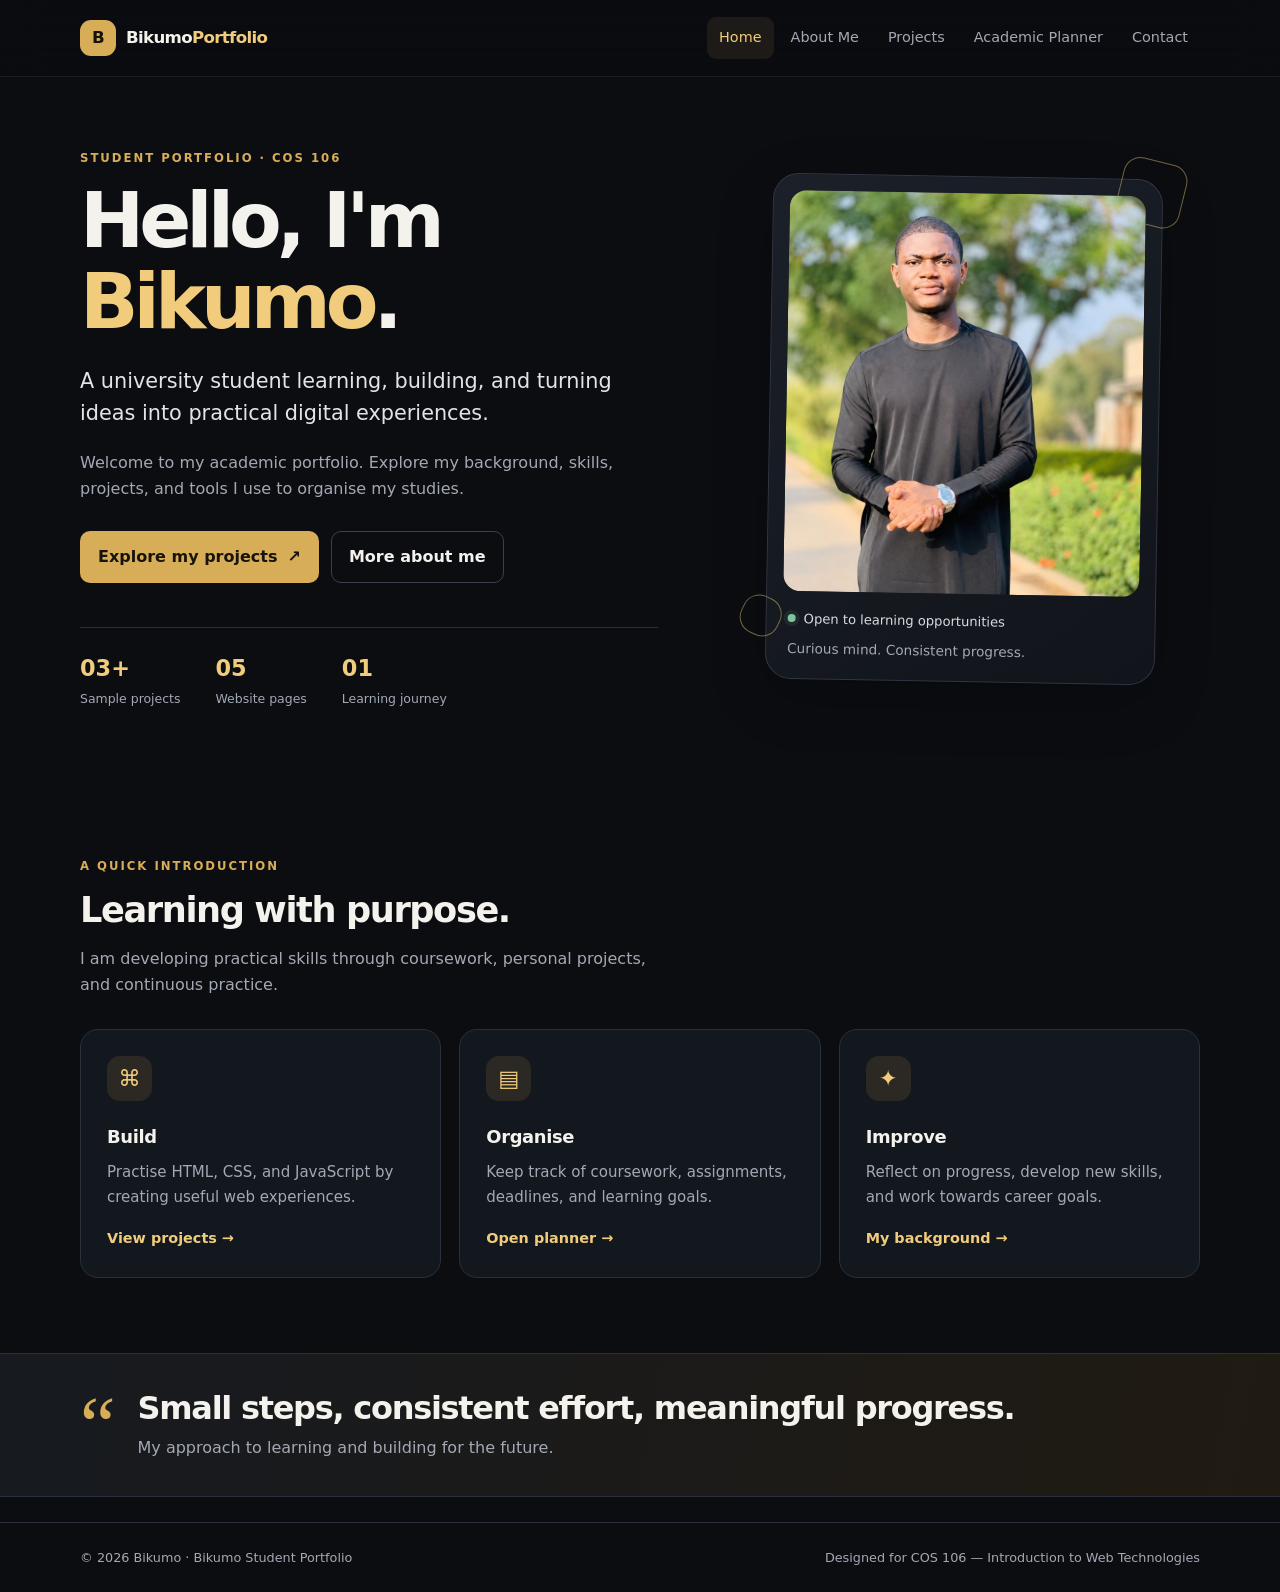
==== index.html @ cc32a725 "Add files via upload" ====
<!DOCTYPE html>
<html lang="en">
<head>
  <meta charset="UTF-8">
  <meta name="viewport" content="width=device-width, initial-scale=1.0">
  <meta name="description" content="Student portfolio and academic management website.">
  <title>Home | Bikumo Student Portfolio</title>
  <link rel="stylesheet" href="style.css">
  <script src="script.js" defer></script>
</head>
<body>
  <a class="skip-link" href="#main-content">Skip to content</a>
  <header class="site-header">
    <div class="container header-inner">
      <a class="brand" href="index.html"><span class="brand-mark">B</span><span>Bikumo<span class="gold-text">Portfolio</span></span></a>
      <button class="menu-toggle" type="button" aria-label="Open navigation menu" aria-expanded="false">☰</button>
      <nav class="main-nav" aria-label="Main navigation">
        <a class="active" href="index.html">Home</a><a href="about.html">About Me</a><a href="projects.html">Projects</a><a href="planner.html">Academic Planner</a><a href="contact.html">Contact</a>
      </nav>
    </div>
  </header>
  <main id="main-content">
    <section class="hero container">
      <div class="hero-copy">
        <p class="eyebrow">STUDENT PORTFOLIO · COS 106</p>
        <h1>Hello, I'm <span class="gold-text">Bikumo</span>.</h1>
        <p class="hero-lead">A university student learning, building, and turning ideas into practical digital experiences.</p>
        <p class="muted">Welcome to my academic portfolio. Explore my background, skills, projects, and tools I use to organise my studies.</p>
        <div class="button-row"><a class="button button-primary" href="projects.html">Explore my projects <span aria-hidden="true">↗</span></a><a class="button button-outline" href="about.html">More about me</a></div>
        <div class="hero-stats"><div><strong>03+</strong><span>Sample projects</span></div><div><strong>05</strong><span>Website pages</span></div><div><strong>01</strong><span>Learning journey</span></div></div>
      </div>
      <div class="profile-card">
        <div class="profile-frame"><img src="images/student-photo.jpg" alt="Your portrait. Replace this image with your own photograph." onerror="this.style.display='none';this.nextElementSibling.style.display='grid';"><div class="photo-placeholder"><span>YOUR<br>PHOTO</span><small>Replace student-photo.jpg</small></div></div>
        <div class="profile-card-caption"><div><span class="status-dot"></span><span>Open to learning opportunities</span></div><p>Curious mind. Consistent progress.</p></div>
        <span class="decor decor-one" aria-hidden="true"></span><span class="decor decor-two" aria-hidden="true"></span>
      </div>
    </section>
    <section class="section container">
      <div class="section-heading"><p class="eyebrow">A QUICK INTRODUCTION</p><h2>Learning with purpose.</h2><p class="muted">I am developing practical skills through coursework, personal projects, and continuous practice.</p></div>
      <div class="feature-grid">
        <article class="feature-card"><span class="feature-icon">⌘</span><h3>Build</h3><p>Practise HTML, CSS, and JavaScript by creating useful web experiences.</p><a href="projects.html" class="text-link">View projects →</a></article>
        <article class="feature-card"><span class="feature-icon">▤</span><h3>Organise</h3><p>Keep track of coursework, assignments, deadlines, and learning goals.</p><a href="planner.html" class="text-link">Open planner →</a></article>
        <article class="feature-card"><span class="feature-icon">✦</span><h3>Improve</h3><p>Reflect on progress, develop new skills, and work towards career goals.</p><a href="about.html" class="text-link">My background →</a></article>
      </div>
    </section>
    <section class="quote-band"><div class="container quote-inner"><span class="quote-mark">“</span><div><h2>Small steps, consistent effort, meaningful progress.</h2><p>My approach to learning and building for the future.</p></div></div></section>
  </main>
  <footer class="site-footer"><div class="container footer-inner"><p>© <span data-current-year></span> Bikumo · Bikumo Student Portfolio</p><p>Designed for COS 106 — Introduction to Web Technologies</p></div></footer>
</body>
</html>
---- style.css ----
/* COS 106 Bikumo Student Portfolio — shared external stylesheet */
:root {
  --bg: #0b0d11;
  --surface: #13171e;
  --surface-soft: #191e27;
  --border: #2a303b;
  --text: #f4f2ed;
  --muted: #a3a9b4;
  --gold: #d8ad57;
  --gold-light: #f0cc7c;
  --danger: #e16f6f;
  --success: #7fc5a0;
  --radius: 18px;
  --shadow: 0 18px 55px rgba(0, 0, 0, .22);
}
* { box-sizing: border-box; }
html { scroll-behavior: smooth; }
body { margin: 0; background: var(--bg); color: var(--text); font-family: Inter, ui-sans-serif, system-ui, -apple-system, BlinkMacSystemFont, "Segoe UI", sans-serif; line-height: 1.65; }
img, video { max-width: 100%; display: block; }
a { color: inherit; text-decoration: none; }
button, input, textarea, select { font: inherit; }
button, a, input, textarea, select { -webkit-tap-highlight-color: transparent; }
:focus-visible { outline: 3px solid var(--gold-light); outline-offset: 3px; }
.container { width: min(1120px, calc(100% - 40px)); margin-inline: auto; }
.gold-text { color: var(--gold-light); }
.muted { color: var(--muted); }
.small { font-size: .84rem; }
.skip-link { position: absolute; top: -80px; left: 12px; z-index: 100; padding: 10px 14px; background: var(--gold); color: #111; border-radius: 8px; }
.skip-link:focus { top: 12px; }
.site-header { position: sticky; top: 0; z-index: 50; background: rgba(11, 13, 17, .92); backdrop-filter: blur(18px); border-bottom: 1px solid rgba(255,255,255,.07); }
.header-inner { min-height: 76px; display: flex; align-items: center; justify-content: space-between; gap: 24px; }
.brand { display: inline-flex; align-items: center; gap: 10px; font-weight: 800; letter-spacing: -.04em; font-size: 1.04rem; white-space: nowrap; }
.brand-mark { display: grid; place-items: center; width: 36px; height: 36px; background: var(--gold); color: #17130b; border-radius: 11px; font-weight: 900; }
.main-nav { display: flex; align-items: center; gap: 5px; }
.main-nav a { color: var(--muted); padding: 9px 12px; border-radius: 9px; font-size: .9rem; transition: color .2s ease, background .2s ease; }
.main-nav a:hover, .main-nav a.active { color: var(--gold-light); background: rgba(216,173,87,.09); }
.menu-toggle { display: none; background: transparent; border: 1px solid var(--border); color: var(--text); border-radius: 9px; padding: 7px 10px; cursor: pointer; font-size: 1.3rem; }
.hero { display: grid; grid-template-columns: 1.1fr .9fr; align-items: center; gap: 70px; min-height: 620px; padding-block: 72px; }
.eyebrow { color: var(--gold); font-size: .73rem; font-weight: 800; letter-spacing: .17em; margin: 0 0 13px; }
h1, h2, h3, p { margin-top: 0; }
h1 { font-size: clamp(2.8rem, 6vw, 5rem); line-height: 1.05; letter-spacing: -.065em; margin-bottom: 22px; }
h2 { font-size: clamp(1.55rem, 3vw, 2.2rem); letter-spacing: -.04em; line-height: 1.2; margin-bottom: 15px; }
h3 { font-size: 1.12rem; letter-spacing: -.02em; margin-bottom: 9px; }
.hero-lead { color: #e3e4e7; font-size: clamp(1.08rem, 2vw, 1.3rem); line-height: 1.55; max-width: 590px; }
.hero-copy > .muted { max-width: 540px; }
.button-row { display: flex; flex-wrap: wrap; gap: 12px; margin-top: 28px; }
.button { display: inline-flex; justify-content: center; align-items: center; gap: 10px; border: 1px solid transparent; border-radius: 10px; padding: 12px 17px; font-weight: 750; cursor: pointer; transition: transform .2s ease, background .2s ease, border-color .2s ease; }
.button:hover { transform: translateY(-2px); }
.button-primary { color: #18140c; background: var(--gold); }
.button-primary:hover { background: var(--gold-light); }
.button-outline { border-color: #3a414e; color: var(--text); background: transparent; }
.button-outline:hover { border-color: var(--gold); }
.button-danger { color: #ffb8b8; border-color: rgba(225,111,111,.3); background: rgba(225,111,111,.08); }
.button-small { padding: 8px 12px; font-size: .85rem; }
.button-full { width: 100%; }
.hero-stats { display: flex; flex-wrap: wrap; gap: 35px; margin-top: 44px; padding-top: 22px; border-top: 1px solid var(--border); }
.hero-stats div { display: grid; gap: 2px; }
.hero-stats strong { font-size: 1.4rem; color: var(--gold-light); }
.hero-stats span { color: var(--muted); font-size: .78rem; }
.profile-card { position: relative; max-width: 390px; width: 100%; justify-self: center; padding: 16px; background: linear-gradient(145deg, #1b2029, #11141a); border: 1px solid #303642; border-radius: 26px; box-shadow: var(--shadow); transform: rotate(1deg); }
.profile-frame { position: relative; overflow: hidden; min-height: 350px; aspect-ratio: 4 / 4.5; border-radius: 17px; background: radial-gradient(circle at 70% 25%, #514225, #23252b 42%, #12151a 75%); }
.profile-frame img { position: absolute; inset: 0; width: 100%; height: 100%; object-fit: cover; }
.photo-placeholder { position: absolute; inset: 0; display: none; place-content: center; justify-items: center; color: rgba(240,204,124,.9); text-align: center; letter-spacing: .12em; font-weight: 900; font-size: 2.3rem; line-height: 1.2; }
.photo-placeholder small { color: var(--muted); font-size: .7rem; letter-spacing: 0; font-weight: 500; margin-top: 10px; }
.profile-card-caption { padding: 17px 5px 2px; }
.profile-card-caption div { display: flex; align-items: center; gap: 8px; color: #d8dbe0; font-size: .82rem; }
.profile-card-caption p { color: var(--muted); font-size: .85rem; margin: 8px 0 0; }
.status-dot { width: 8px; height: 8px; background: var(--success); border-radius: 50%; box-shadow: 0 0 0 4px rgba(127,197,160,.1); }
.decor { position: absolute; width: 65px; height: 65px; border: 1px solid rgba(240,204,124,.45); border-radius: 17px; z-index: -1; }
.decor-one { top: -20px; right: -22px; transform: rotate(13deg); }
.decor-two { bottom: 42px; left: -26px; width: 40px; height: 40px; transform: rotate(25deg); }
.section { padding-block: 75px; }
.section-heading { max-width: 680px; margin-bottom: 30px; }
.section-heading > p:last-child { max-width: 580px; }
.feature-grid { display: grid; grid-template-columns: repeat(3, 1fr); gap: 18px; }
.feature-card, .content-card, .project-card { background: var(--surface); border: 1px solid var(--border); border-radius: var(--radius); }
.feature-card { padding: 26px; transition: transform .2s ease, border-color .2s ease; }
.feature-card:hover, .project-card:hover { transform: translateY(-4px); border-color: #6a5735; }
.feature-icon { display: grid; place-items: center; width: 45px; height: 45px; margin-bottom: 21px; border-radius: 13px; background: rgba(216,173,87,.12); color: var(--gold-light); font-size: 1.4rem; }
.feature-card p, .project-card p { color: var(--muted); font-size: .94rem; }
.text-link { color: var(--gold-light); font-weight: 750; font-size: .9rem; }
.text-link:hover { text-decoration: underline; text-underline-offset: 4px; }
.quote-band { background: linear-gradient(100deg, #171a20, #201b12); border-block: 1px solid var(--border); }
.quote-inner { display: flex; align-items: center; gap: 22px; padding-block: 35px; }
.quote-mark { color: var(--gold); font-size: 5rem; line-height: .8; font-family: Georgia, serif; }
.quote-inner h2 { font-size: clamp(1.3rem, 3vw, 2rem); margin-bottom: 7px; }
.quote-inner p { color: var(--muted); margin-bottom: 0; }
.page-hero { padding: 76px 0 52px; border-bottom: 1px solid rgba(255,255,255,.05); background: radial-gradient(ellipse at 75% 10%, rgba(216,173,87,.09), transparent 45%); }
.page-hero h1 { font-size: clamp(2.6rem, 5vw, 4.3rem); margin-bottom: 17px; }
.page-hero .hero-lead { margin-bottom: 0; max-width: 730px; }
.about-layout { display: grid; grid-template-columns: 1.45fr .8fr; gap: 22px; align-items: start; }
.about-main, .about-side { display: grid; gap: 20px; }
.content-card { padding: clamp(21px, 3vw, 30px); }
.content-card p:last-child { margin-bottom: 0; }
.timeline { display: grid; gap: 22px; margin-top: 24px; }
.timeline-item { display: grid; grid-template-columns: 14px 1fr; gap: 14px; }
.timeline-dot { width: 11px; height: 11px; margin-top: 7px; background: var(--gold); border-radius: 50%; box-shadow: 0 0 0 5px rgba(216,173,87,.1); }
.timeline-item h3 { margin-bottom: 2px; }
.timeline-item p { margin-bottom: 8px; }
.skill { margin: 20px 0; }
.skill > div:first-child { display: flex; justify-content: space-between; gap: 12px; font-size: .88rem; margin-bottom: 8px; }
.skill > div:first-child span:last-child { color: var(--muted); font-size: .8rem; }
.skill-track, .progress-track { height: 7px; border-radius: 99px; background: #292e37; overflow: hidden; }
.skill-track span, .progress-track span { display: block; height: 100%; border-radius: inherit; background: linear-gradient(90deg, #9e7835, var(--gold-light)); }
.interest-list, .check-list { padding-left: 20px; color: #c8cbd2; }
.interest-list li, .check-list li { margin: 8px 0; }
.gold-panel { padding: 26px; border-radius: var(--radius); color: #19150d; background: linear-gradient(145deg, var(--gold-light), #bd9140); }
.gold-panel .eyebrow { color: #5a4218; }
.gold-panel p { color: #342a17; margin-bottom: 0; }
.gold-panel .feature-icon { color: #3a2b11; background: rgba(255,255,255,.28); }
.project-grid { display: grid; grid-template-columns: repeat(3, 1fr); gap: 18px; margin: 25px 0 32px; }
.project-card { overflow: hidden; transition: transform .2s ease, border-color .2s ease; }
.project-card > img { width: 100%; aspect-ratio: 16 / 10; object-fit: cover; border-bottom: 1px solid var(--border); background: #191e27; }
.project-body { padding: 22px; }
.project-body h2 { font-size: 1.35rem; margin: 15px 0 10px; }
.project-status { font-size: .8rem !important; padding-top: 12px; border-top: 1px solid var(--border); }
.tag-row { display: flex; flex-wrap: wrap; gap: 6px; }
.tag { padding: 4px 8px; border-radius: 6px; color: var(--gold-light); background: rgba(216,173,87,.09); font-size: .72rem; }
.notice { padding: 15px 17px; border: 1px solid rgba(216,173,87,.28); border-radius: 12px; color: #d9d1bf; background: rgba(216,173,87,.06); font-size: .9rem; }
.multimedia-card { display: grid; grid-template-columns: .8fr 1.2fr; align-items: center; gap: 28px; margin-bottom: 22px; }
.multimedia-card video { width: 100%; max-height: 300px; border-radius: 12px; background: #08090b; }
.table-wrap { overflow-x: auto; margin-top: 15px; }
table { width: 100%; border-collapse: collapse; min-width: 520px; text-align: left; }
caption { text-align: left; padding: 10px 0; color: var(--muted); font-size: .85rem; }
th, td { padding: 14px 13px; border-bottom: 1px solid var(--border); }
th { color: var(--gold-light); font-size: .82rem; font-weight: 750; background: rgba(216,173,87,.05); }
td { color: #d6d9df; font-size: .9rem; }
.table-pill { color: var(--gold-light); background: rgba(216,173,87,.1); padding: 4px 8px; border-radius: 7px; font-size: .78rem; }
.planner-layout { display: grid; grid-template-columns: 1.4fr .7fr; gap: 22px; align-items: start; }
.planner-main, .planner-side { display: grid; gap: 20px; }
.planner-title-row, .task-toolbar { display: flex; align-items: center; justify-content: space-between; gap: 15px; }
.planner-icon { display: grid; place-items: center; width: 47px; height: 47px; border-radius: 13px; color: var(--gold-light); background: rgba(216,173,87,.12); font-size: 1.5rem; }
.task-form { margin-top: 24px; }
.form-field { display: grid; gap: 7px; margin-bottom: 17px; }
.form-field label { color: #dce0e6; font-size: .87rem; font-weight: 700; }
.form-field label span { color: var(--gold); }
input, textarea, select { width: 100%; min-width: 0; padding: 12px 13px; color: var(--text); background: #0e1116; border: 1px solid #353c48; border-radius: 9px; outline: none; transition: border-color .2s ease, box-shadow .2s ease; }
input:focus, textarea:focus, select:focus { border-color: var(--gold); box-shadow: 0 0 0 3px rgba(216,173,87,.1); }
input::placeholder, textarea::placeholder { color: #777f8c; }
textarea { resize: vertical; }
.form-row { display: grid; grid-template-columns: 1fr 1fr; gap: 14px; }
.form-feedback { min-height: 1.3em; margin: 10px 0 0; font-size: .87rem; }
.form-feedback.success { color: var(--success); }
.form-feedback.error, .field-error { color: #ff9696; }
.field-error { min-height: 1.1em; font-size: .8rem; }
.input-invalid { border-color: var(--danger) !important; }
.filter-label { display: flex; align-items: center; gap: 8px; color: var(--muted); font-size: .85rem; }
.filter-label select { width: auto; padding: 7px 10px; }
.task-progress { margin: 20px 0 12px; }
.progress-label { display: flex; justify-content: space-between; gap: 10px; margin-bottom: 9px; color: var(--muted); font-size: .82rem; }
.progress-track { height: 8px; }
.task-list { list-style: none; margin: 0; padding: 0; display: grid; gap: 10px; }
.task-item { display: grid; grid-template-columns: auto minmax(0,1fr) auto; gap: 12px; align-items: start; padding: 14px; border: 1px solid var(--border); border-radius: 12px; background: #101319; }
.task-check { width: 19px; height: 19px; margin-top: 4px; accent-color: var(--gold); cursor: pointer; }
.task-text { overflow-wrap: anywhere; }
.task-text strong { display: block; font-size: .93rem; font-weight: 650; }
.task-text small { display: block; margin-top: 5px; color: var(--muted); font-size: .78rem; }
.task-item.completed .task-text strong { text-decoration: line-through; color: #7f8793; }
.priority { display: inline-block; margin-top: 7px; padding: 2px 7px; border-radius: 5px; font-size: .7rem; color: var(--muted); background: #242a33; }
.priority.High { color: #ffaaaa; background: rgba(225,111,111,.1); }
.priority.Low { color: #9ed9b8; background: rgba(127,197,160,.1); }
.delete-task { color: #ffaaaa; background: transparent; border: 1px solid #463139; border-radius: 7px; padding: 5px 9px; cursor: pointer; }
.delete-task:hover { background: rgba(225,111,111,.1); }
.empty-state { padding: 25px 12px; text-align: center; color: var(--muted); border: 1px dashed #39404b; border-radius: 12px; }
.task-actions { display: flex; justify-content: space-between; flex-wrap: wrap; gap: 10px; margin-top: 18px; }
.contact-layout { display: grid; grid-template-columns: .8fr 1.1fr; gap: clamp(25px, 6vw, 75px); align-items: start; }
.contact-intro { padding-top: 10px; }
.contact-intro h2 { font-size: clamp(2rem, 4vw, 3rem); }
.contact-detail { display: flex; align-items: center; gap: 14px; margin: 25px 0; }
.detail-icon { display: grid; place-items: center; flex: 0 0 43px; height: 43px; border-radius: 12px; color: var(--gold-light); background: rgba(216,173,87,.1); font-size: 1.2rem; }
.contact-detail strong { font-size: .9rem; }
.contact-detail p { margin: 2px 0 0; color: var(--muted); font-size: .9rem; overflow-wrap: anywhere; }
.contact-form-card h2 { margin-bottom: 25px; }
.site-footer { border-top: 1px solid var(--border); margin-top: 25px; }
.footer-inner { display: flex; justify-content: space-between; align-items: center; gap: 15px; padding-block: 24px; }
.footer-inner p { margin: 0; color: var(--muted); font-size: .8rem; }
@media (max-width: 900px) {
  .hero { gap: 35px; min-height: auto; }
  .main-nav { gap: 0; }
  .main-nav a { padding: 9px 8px; font-size: .83rem; }
  .project-grid { grid-template-columns: repeat(2, 1fr); }
  .project-card:last-child { grid-column: span 2; }
  .about-layout, .planner-layout { grid-template-columns: 1fr 1fr; }
}
@media (max-width: 700px) {
  .container { width: min(100% - 30px, 560px); }
  .header-inner { min-height: 68px; }
  .menu-toggle { display: block; }
  .main-nav { display: none; position: absolute; top: calc(100% + 1px); left: 0; right: 0; padding: 12px 15px 18px; background: #101319; border-bottom: 1px solid var(--border); box-shadow: var(--shadow); }
  .main-nav.open { display: grid; }
  .main-nav a { padding: 12px; font-size: .95rem; }
  .hero { grid-template-columns: 1fr; gap: 42px; padding-block: 58px; }
  .hero-copy { order: 1; }
  .profile-card { order: 0; max-width: 300px; }
  .profile-frame { min-height: 270px; }
  .hero-stats { gap: 22px; }
  .section { padding-block: 54px; }
  .feature-grid { grid-template-columns: 1fr; }
  .feature-card { padding: 22px; }
  .page-hero { padding: 55px 0 38px; }
  .about-layout, .planner-layout, .contact-layout { grid-template-columns: 1fr; }
  .project-grid { grid-template-columns: 1fr; }
  .project-card:last-child { grid-column: auto; }
  .multimedia-card { grid-template-columns: 1fr; }
  .footer-inner { align-items: flex-start; flex-direction: column; gap: 6px; }
  .quote-inner { align-items: flex-start; }
}
@media (max-width: 420px) {
  .form-row { grid-template-columns: 1fr; gap: 0; }
  .task-toolbar { align-items: flex-start; flex-direction: column; }
  .task-item { gap: 9px; padding: 11px; }
  .hero-stats { gap: 17px; }
  .hero-stats strong { font-size: 1.2rem; }
}
@media (prefers-reduced-motion: reduce) {
  *, *::before, *::after { scroll-behavior: auto !important; transition-duration: .01ms !important; animation-duration: .01ms !important; animation-iteration-count: 1 !important; }
}
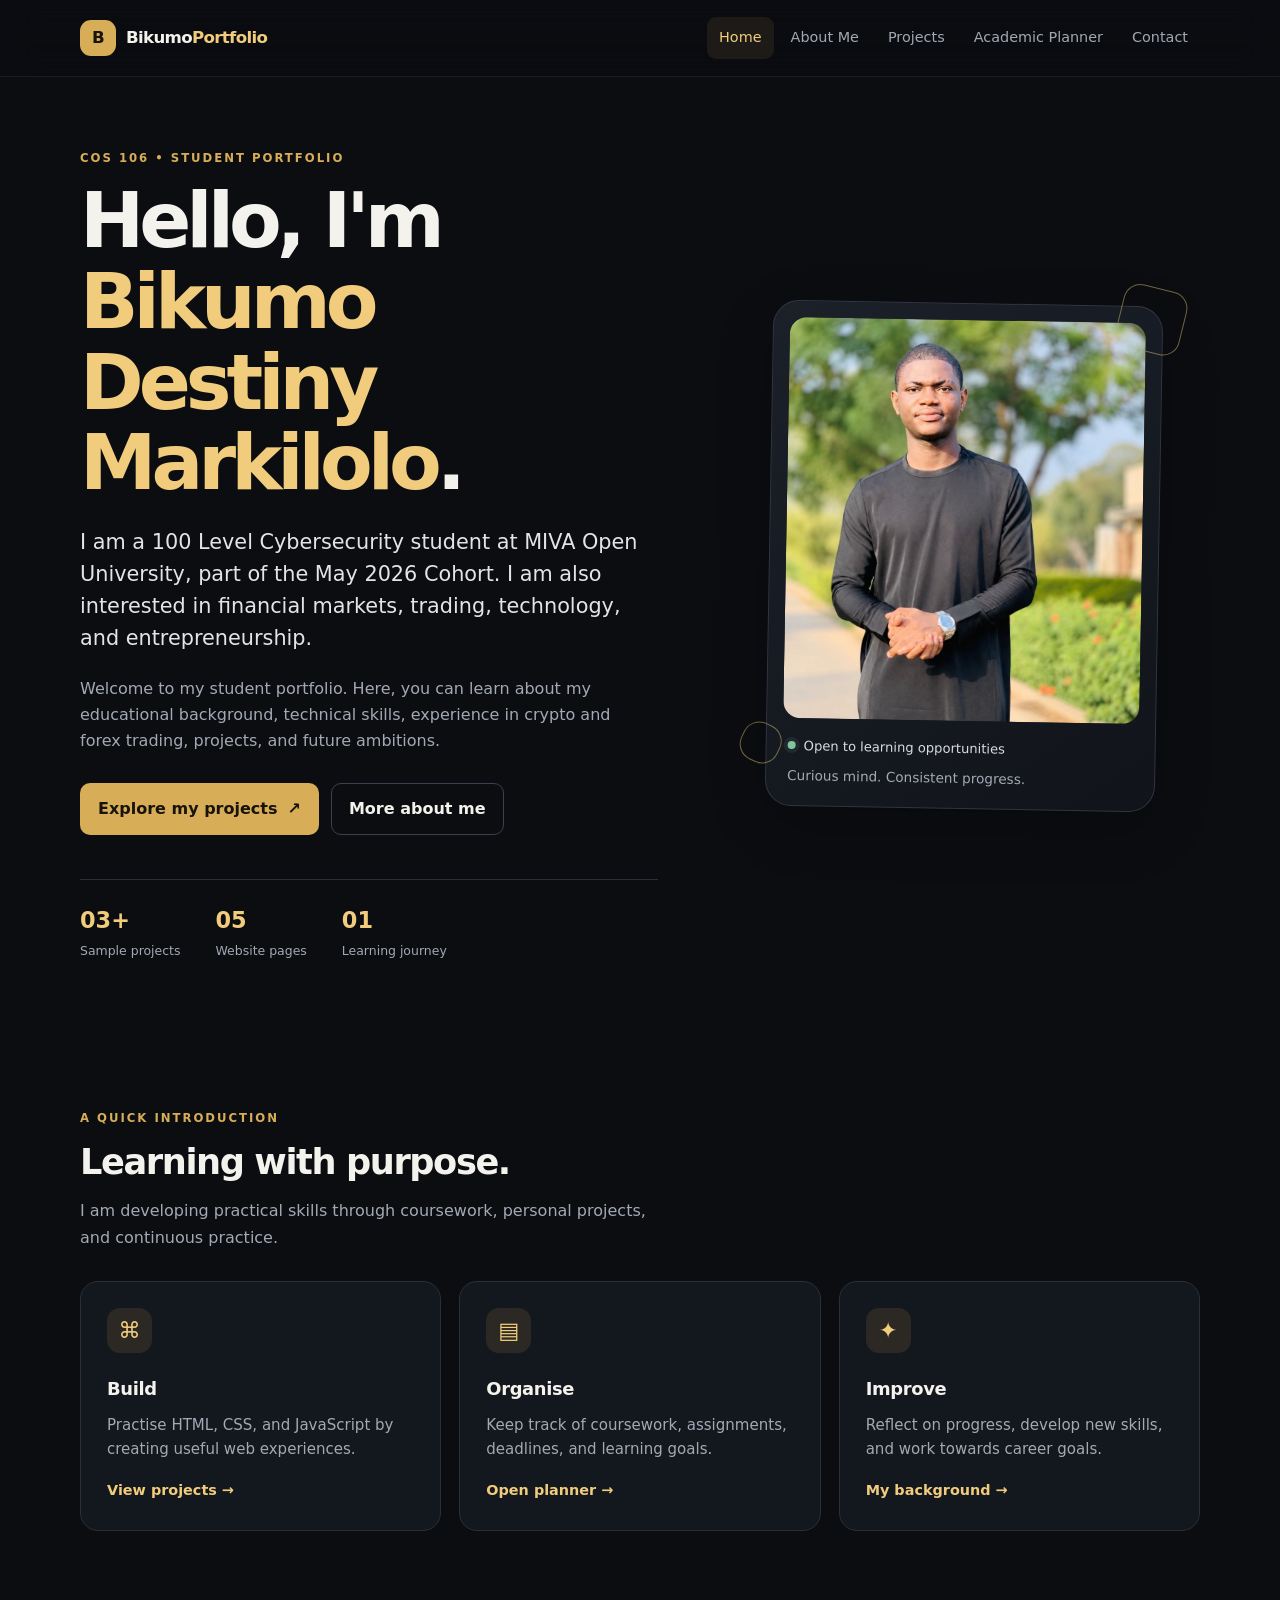
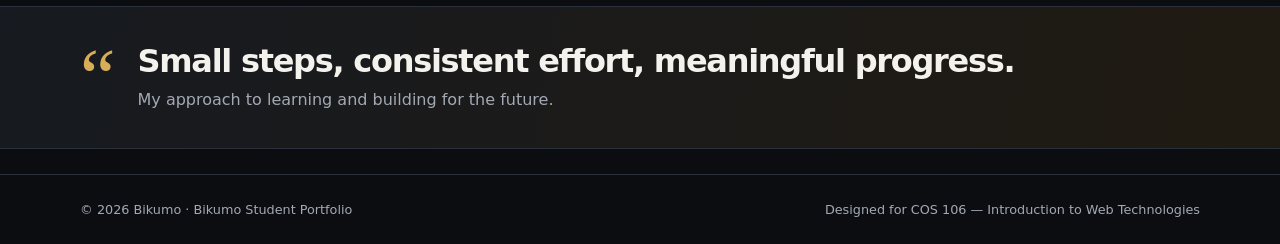
==== commit 42b7f7c6: "Update portfolio introduction and details" ====
--- a/index.html
+++ b/index.html
@@ -22,10 +22,13 @@
   <main id="main-content">
     <section class="hero container">
       <div class="hero-copy">
-        <p class="eyebrow">STUDENT PORTFOLIO · COS 106</p>
-        <h1>Hello, I'm <span class="gold-text">Bikumo</span>.</h1>
-        <p class="hero-lead">A university student learning, building, and turning ideas into practical digital experiences.</p>
-        <p class="muted">Welcome to my academic portfolio. Explore my background, skills, projects, and tools I use to organise my studies.</p>
+        <p class="eyebrow">COS 106 • STUDENT PORTFOLIO</p>
+
+<h1>Hello, I'm <span class="gold-text">Bikumo Destiny Markilolo</span>.</h1>
+
+<p class="hero-lead">I am a 100 Level Cybersecurity student at MIVA Open University, part of the May 2026 Cohort. I am also interested in financial markets, trading, technology, and entrepreneurship.</p>
+
+<p class="muted">Welcome to my student portfolio. Here, you can learn about my educational background, technical skills, experience in crypto and forex trading, projects, and future ambitions.</p>
         <div class="button-row"><a class="button button-primary" href="projects.html">Explore my projects <span aria-hidden="true">↗</span></a><a class="button button-outline" href="about.html">More about me</a></div>
         <div class="hero-stats"><div><strong>03+</strong><span>Sample projects</span></div><div><strong>05</strong><span>Website pages</span></div><div><strong>01</strong><span>Learning journey</span></div></div>
       </div>
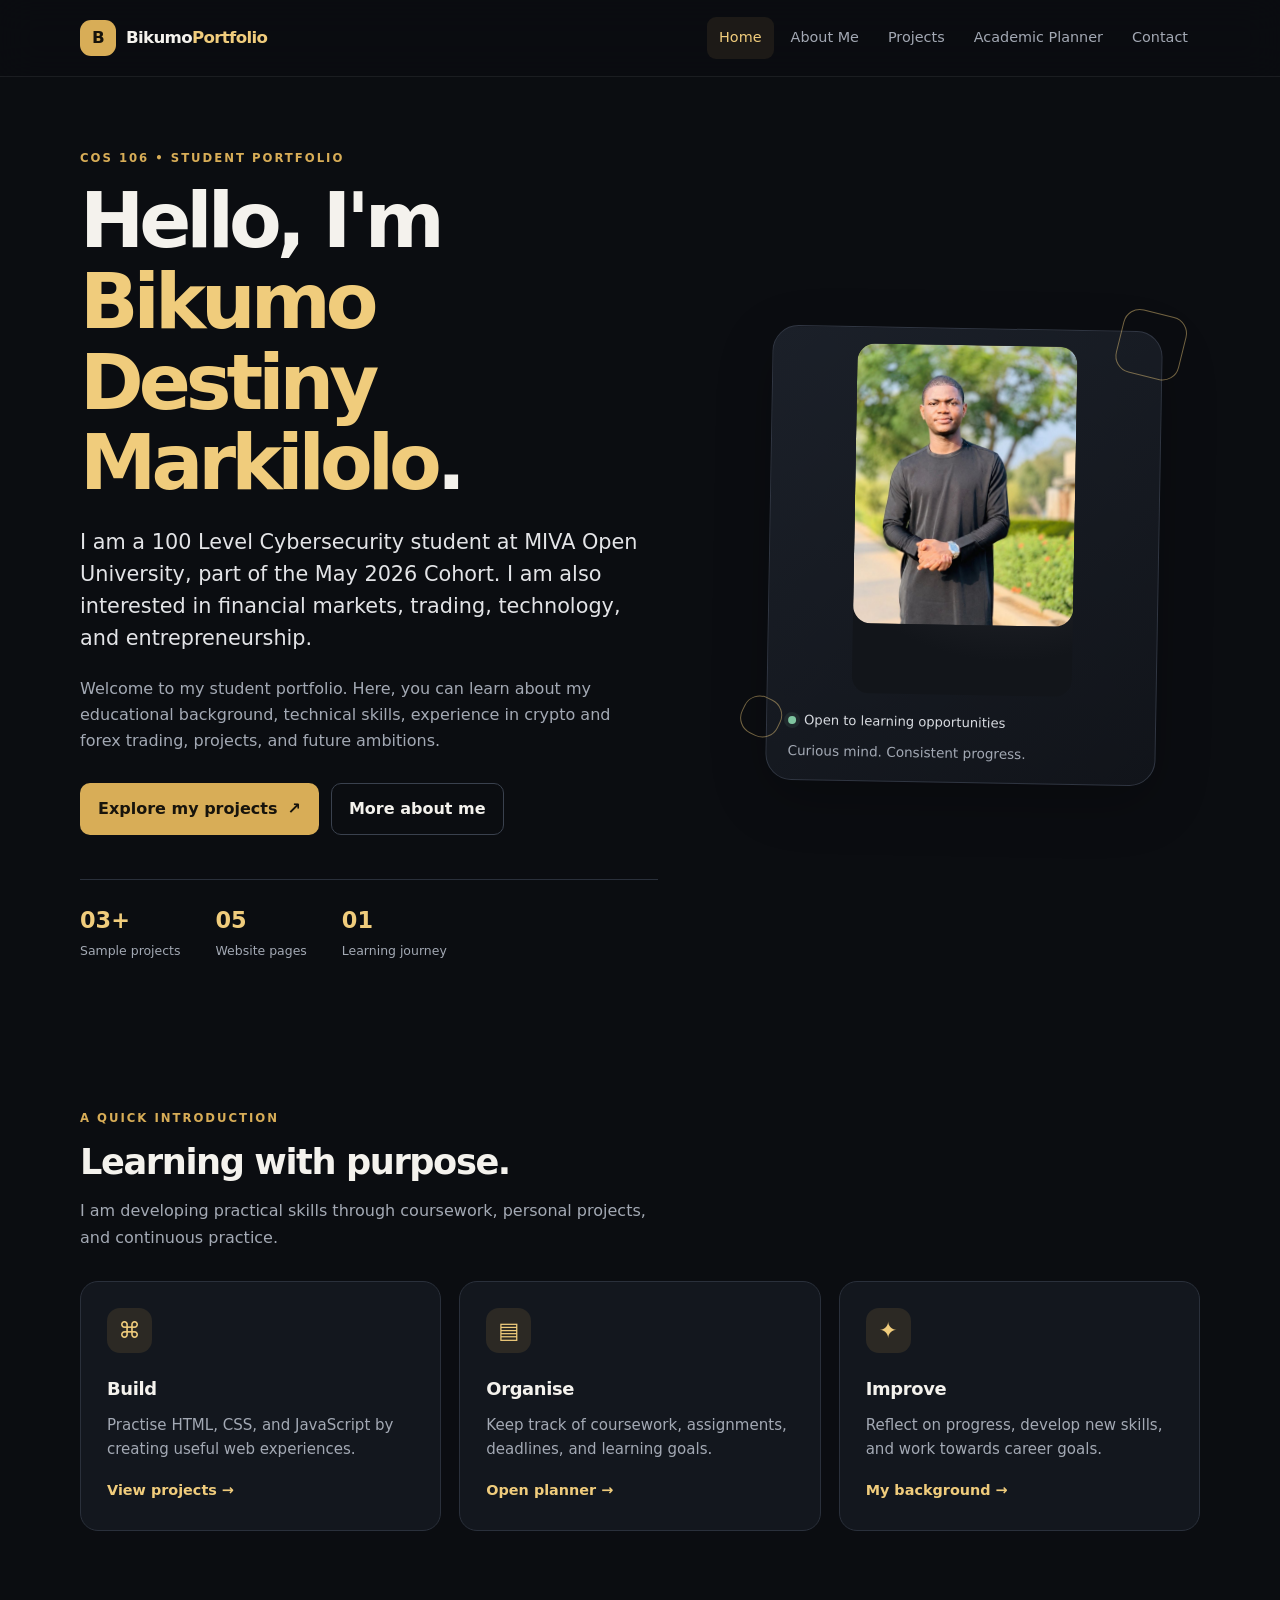
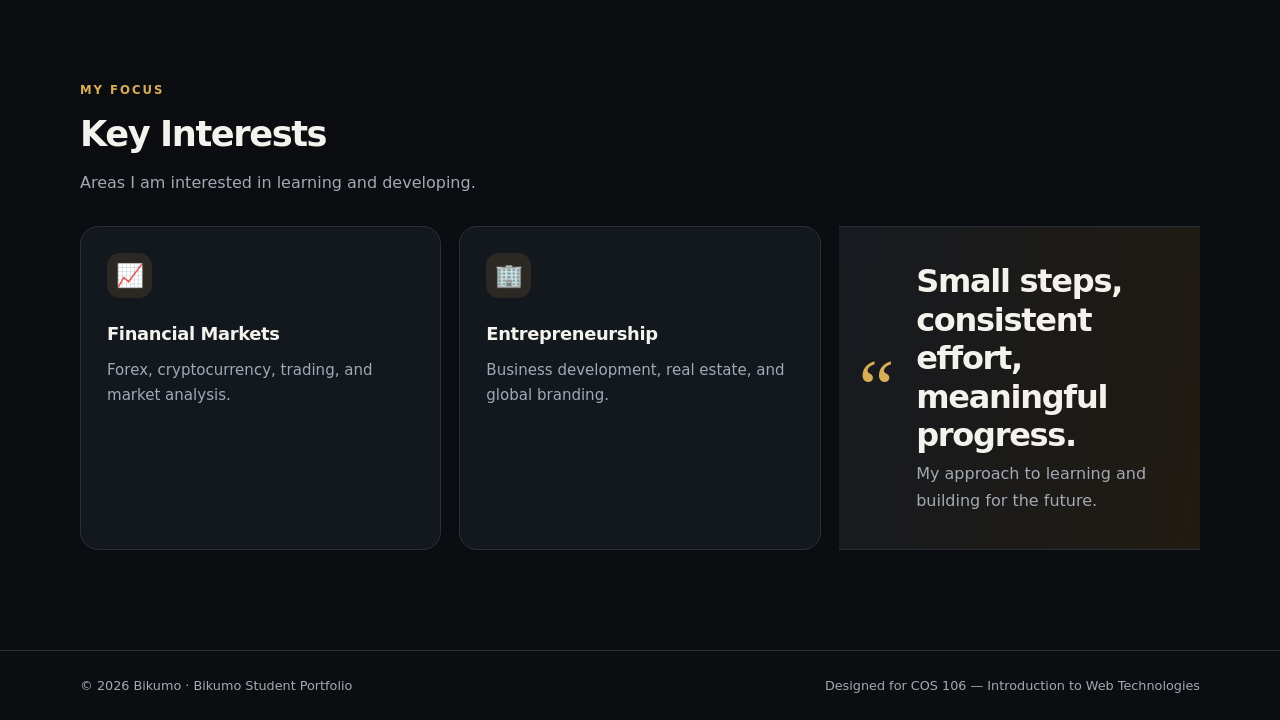
==== commit 4d7743b7: "Update index.html" ====
--- a/index.html
+++ b/index.html
@@ -46,6 +46,25 @@
         <article class="feature-card"><span class="feature-icon">✦</span><h3>Improve</h3><p>Reflect on progress, develop new skills, and work towards career goals.</p><a href="about.html" class="text-link">My background →</a></article>
       </div>
     </section>
+    <section class="section container">
+  <div class="section-heading">
+    <p class="eyebrow">MY FOCUS</p>
+    <h2>Key Interests</h2>
+    <p class="muted">Areas I am interested in learning and developing.</p>
+  </div>
+
+  <div class="feature-grid">
+    <article class="feature-card">
+  <span class="feature-icon">📈</span>
+  <h3>Financial Markets</h3>
+  <p>Forex, cryptocurrency, trading, and market analysis.</p>
+</article>
+
+<article class="feature-card">
+  <span class="feature-icon">🏢</span>
+  <h3>Entrepreneurship</h3>
+  <p>Business development, real estate, and global branding.</p>
+</article>
     <section class="quote-band"><div class="container quote-inner"><span class="quote-mark">“</span><div><h2>Small steps, consistent effort, meaningful progress.</h2><p>My approach to learning and building for the future.</p></div></div></section>
   </main>
   <footer class="site-footer"><div class="container footer-inner"><p>© <span data-current-year></span> Bikumo · Bikumo Student Portfolio</p><p>Designed for COS 106 — Introduction to Web Technologies</p></div></footer>
--- a/style.css
+++ b/style.css
@@ -215,3 +215,55 @@
 @media (prefers-reduced-motion: reduce) {
   *, *::before, *::after { scroll-behavior: auto !important; transition-duration: .01ms !important; animation-duration: .01ms !important; animation-iteration-count: 1 !important; }
 }
+/* Refined portrait sizing */
+.profile-frame {
+  max-width: 220px;
+  margin-left: auto;
+  margin-right: auto;
+}
+
+.profile-frame img {
+  display: block;
+  width: 100%;
+  height: auto;
+  max-height: 280px;
+  object-fit: cover;
+  border-radius: 18px;
+}
+/* Compact portrait on mobile */
+@media (max-width: 600px) {
+  .profile-card {
+    width: 100%;
+    max-width: 150px;
+    margin: 0 auto;
+  }
+
+  .profile-frame {
+    max-width: 100%;
+  }
+
+  .profile-frame img {
+    width: 100%;
+    height: auto;
+    max-height: 180px;
+    object-fit: cover;
+    border-radius: 14px;
+  }
+}
+@media (max-width: 600px) {
+  .profile-card {
+    width: 100%;
+    max-width: 220px;
+    margin: 0 auto;
+  }
+
+  .profile-frame {
+    max-width: 100%;
+  }
+
+  .profile-frame img {
+    width: 100%;
+    max-height: 220px;
+    object-fit: cover;
+  }
+}
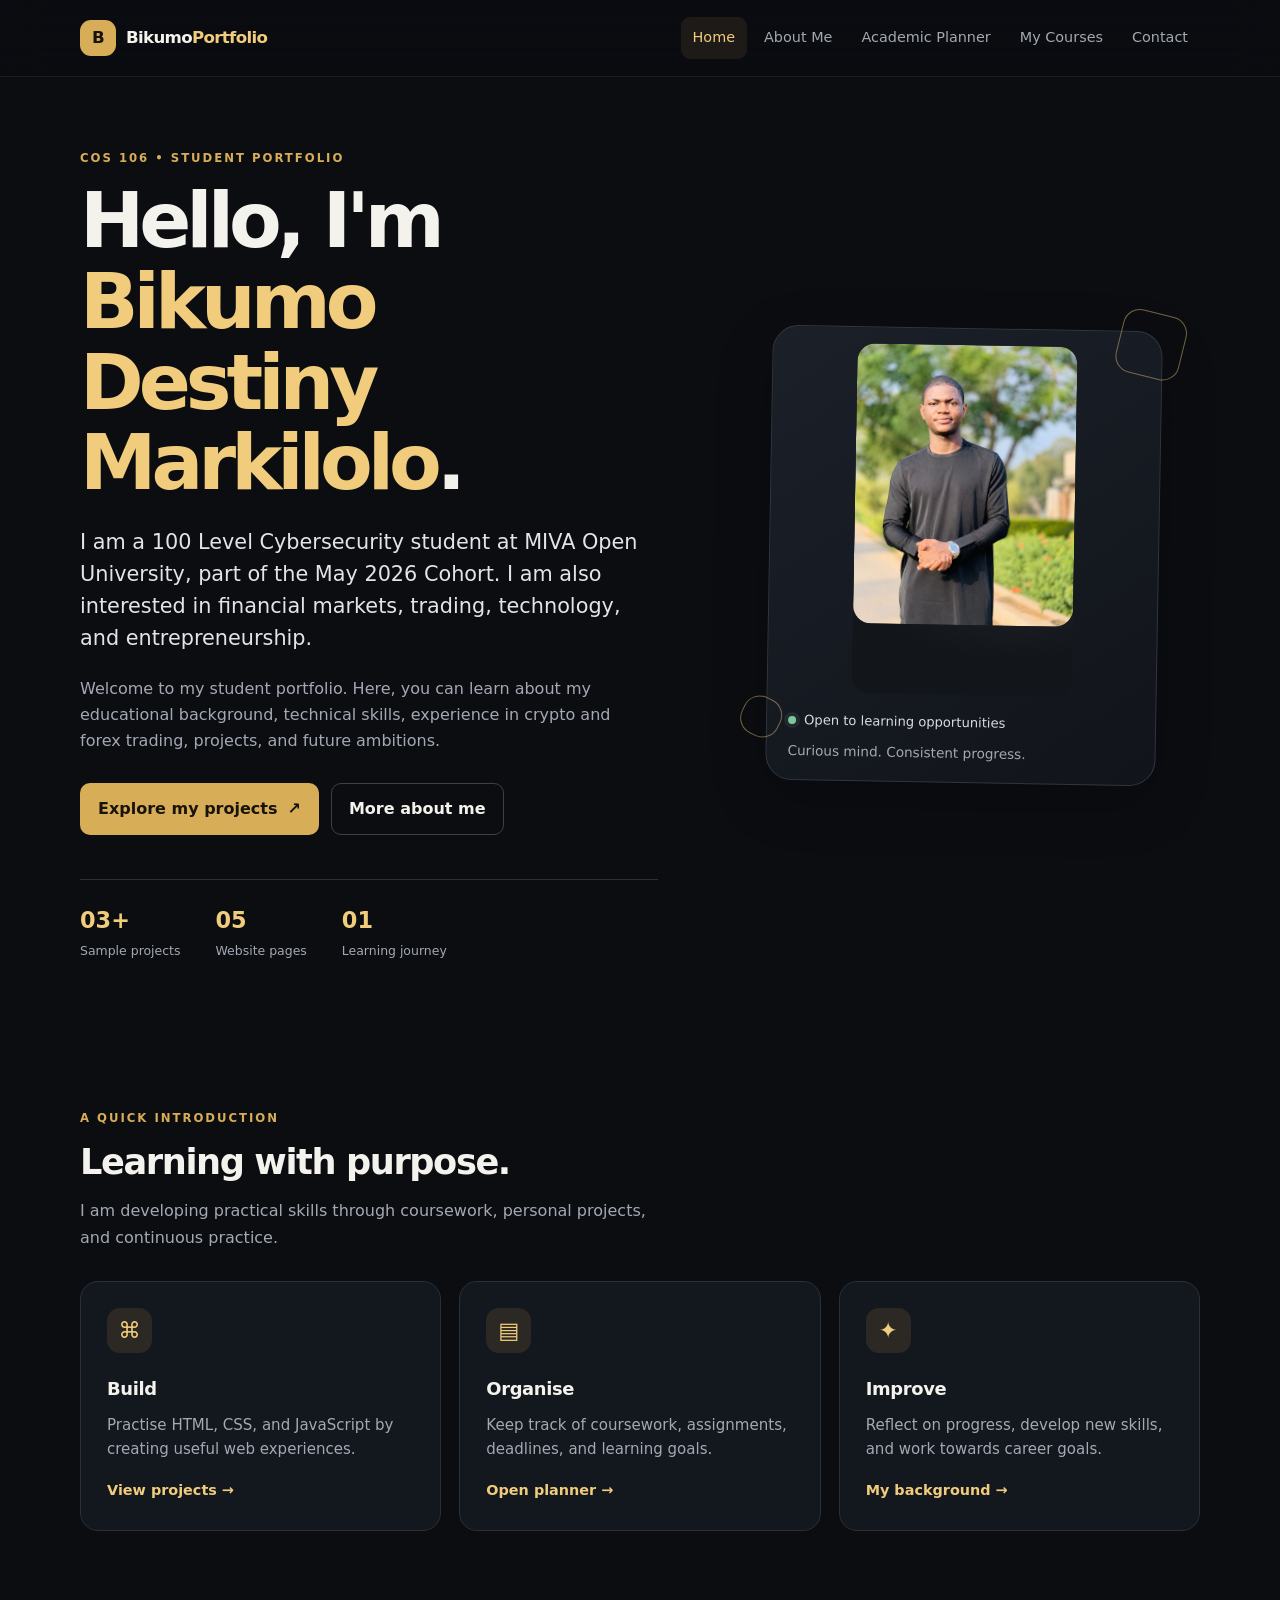
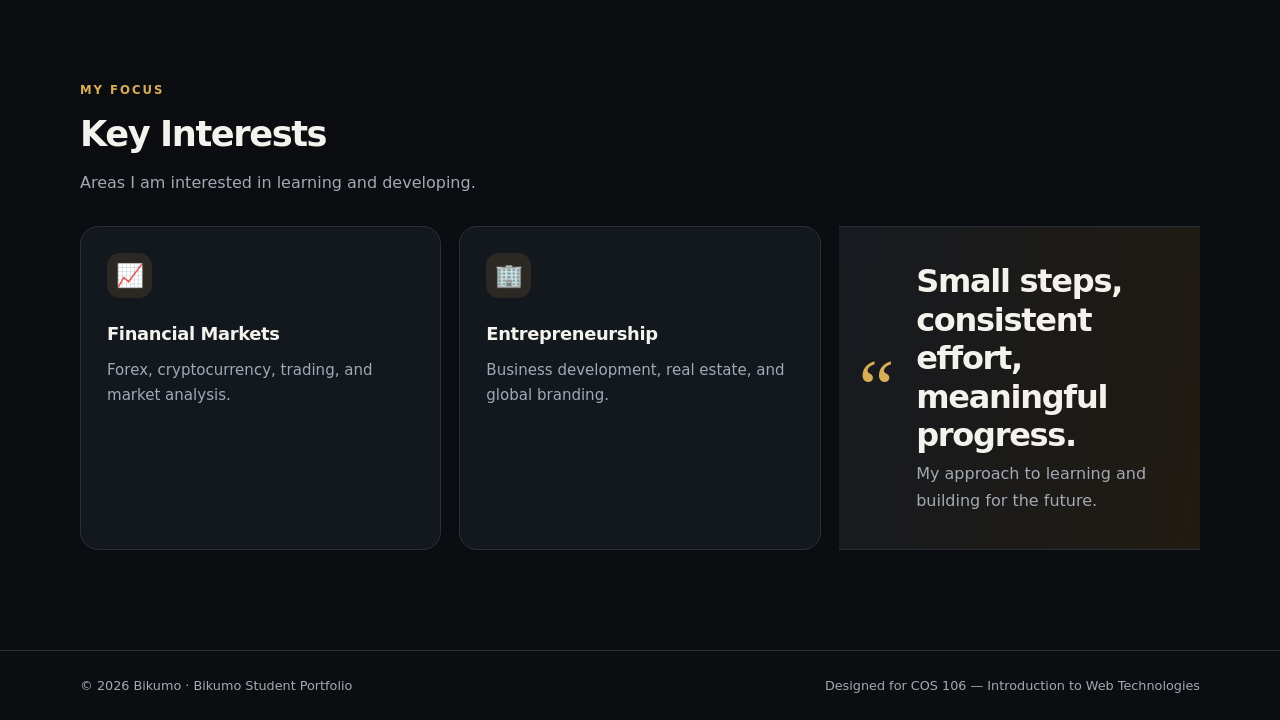
==== commit ceb2379d: "Update navigation links in index.html" ====
--- a/index.html
+++ b/index.html
@@ -15,7 +15,8 @@
       <a class="brand" href="index.html"><span class="brand-mark">B</span><span>Bikumo<span class="gold-text">Portfolio</span></span></a>
       <button class="menu-toggle" type="button" aria-label="Open navigation menu" aria-expanded="false">☰</button>
       <nav class="main-nav" aria-label="Main navigation">
-        <a class="active" href="index.html">Home</a><a href="about.html">About Me</a><a href="projects.html">Projects</a><a href="planner.html">Academic Planner</a><a href="contact.html">Contact</a>
+        <a class="active" href="index.html">Home</a><a href="about.html">About Me</a><a href="planner.html">Academic Planner</a>
+<a href="courses.html">My Courses</a><a href="contact.html">Contact</a>
       </nav>
     </div>
   </header>
